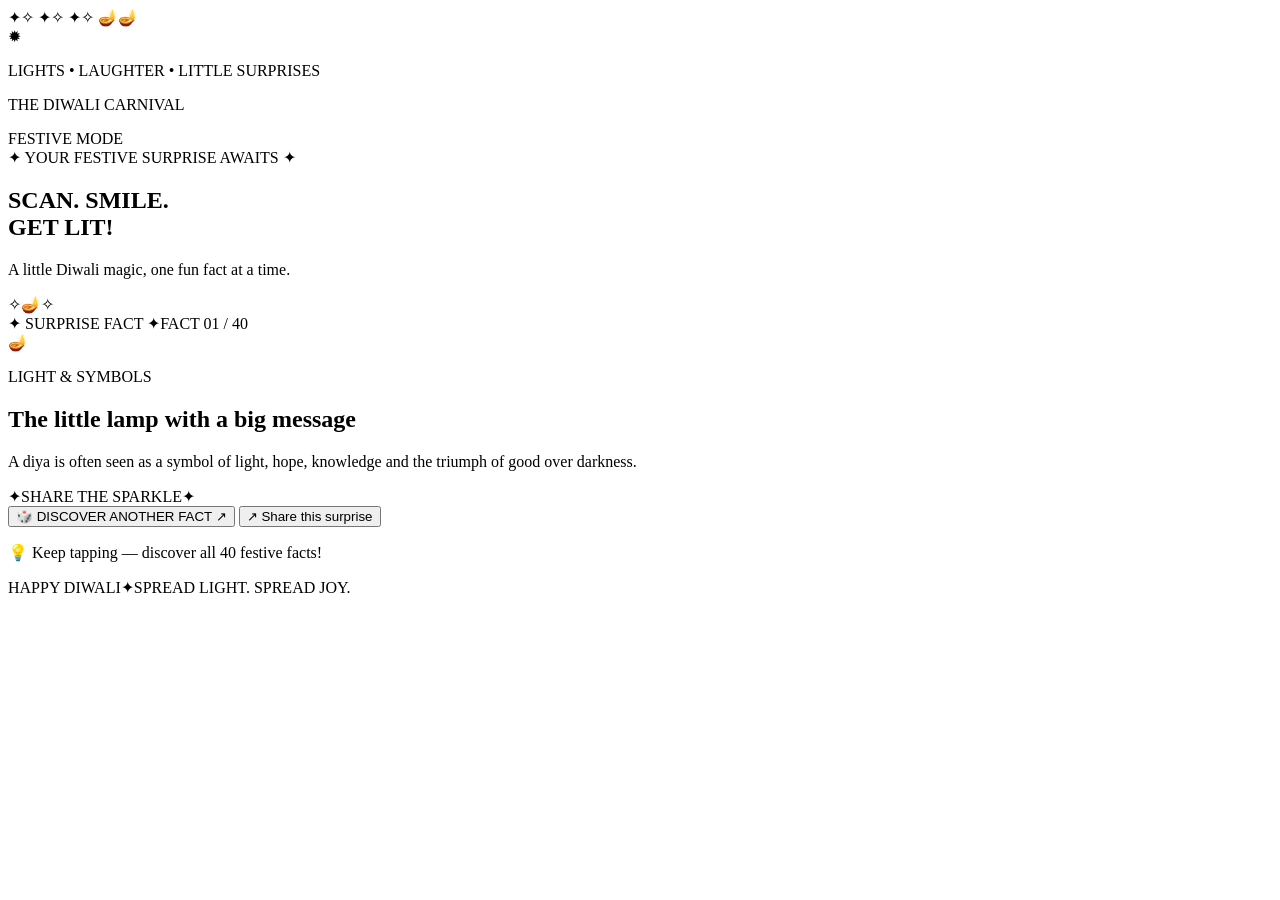
==== index.html @ 3bfd4f2c "Create index.html" ====
<!doctype html>
<html lang="en">
<head>
  <meta charset="utf-8">
  <meta name="viewport" content="width=device-width, initial-scale=1">
  <meta name="theme-color" content="#160b35">
  <meta name="description" content="Scan into the Diwali Carnival and discover a fun festival fact!">
  <title>Diwali Carnival — Surprise Fact!</title>
  <link rel="stylesheet" href="styles.css">
</head>
<body>
  <div class="sky" aria-hidden="true">
    <span class="spark spark-1">✦</span><span class="spark spark-2">✧</span>
    <span class="spark spark-3">✦</span><span class="spark spark-4">✧</span>
    <span class="spark spark-5">✦</span><span class="spark spark-6">✧</span>
    <span class="floating-diya diya-left">🪔</span><span class="floating-diya diya-right">🪔</span>
  </div>
  <main class="page">
    <header class="topline">
      <div class="brand-mark" aria-hidden="true">✹</div>
      <div><p class="eyebrow">LIGHTS • LAUGHTER • LITTLE SURPRISES</p><p class="brand">THE DIWALI <span>CARNIVAL</span></p></div>
      <div class="live-pill"><span></span> FESTIVE MODE</div>
    </header>

    <section class="hero">
      <div class="hero-kicker"><span>✦</span> YOUR FESTIVE SURPRISE AWAITS <span>✦</span></div>
      <h1>SCAN. <span>SMILE.</span><br>GET LIT!</h1>
      <p class="hero-copy">A little Diwali magic, one fun fact at a time.</p>
      <div class="festive-rule"><span>✧</span><i></i><span>🪔</span><i></i><span>✧</span></div>
    </section>

    <section class="fact-card" aria-live="polite">
      <div class="card-top"><span class="stamp">✦ SURPRISE FACT ✦</span><span class="fact-count" id="fact-count">FACT 01 / 40</span></div>
      <div class="fact-icon" id="fact-icon" aria-hidden="true">🪔</div>
      <p class="fact-category" id="fact-category">LIGHT UP YOUR KNOWLEDGE</p>
      <h2 id="fact-title">Let the fun begin!</h2>
      <p class="fact-text" id="fact-text">Your first Diwali surprise is ready.</p>
      <div class="card-bottom"><span>✦</span><span>SHARE THE SPARKLE</span><span>✦</span></div>
    </section>

    <div class="actions">
      <button class="surprise-button" id="next-fact" type="button"><span>🎲</span> DISCOVER ANOTHER FACT <span class="button-arrow">↗</span></button>
      <button class="share-button" id="share-fact" type="button">↗ Share this surprise</button>
    </div>
    <p class="hint"><span>💡</span> Keep tapping — discover all 40 festive facts!</p>

    <footer><span>HAPPY DIWALI</span><span class="footer-star">✦</span><span>SPREAD LIGHT. SPREAD JOY.</span></footer>
  </main>
  <div class="confetti-layer" id="confetti-layer" aria-hidden="true"></div>
  <script src="app.js"></script>
</body>
</html>
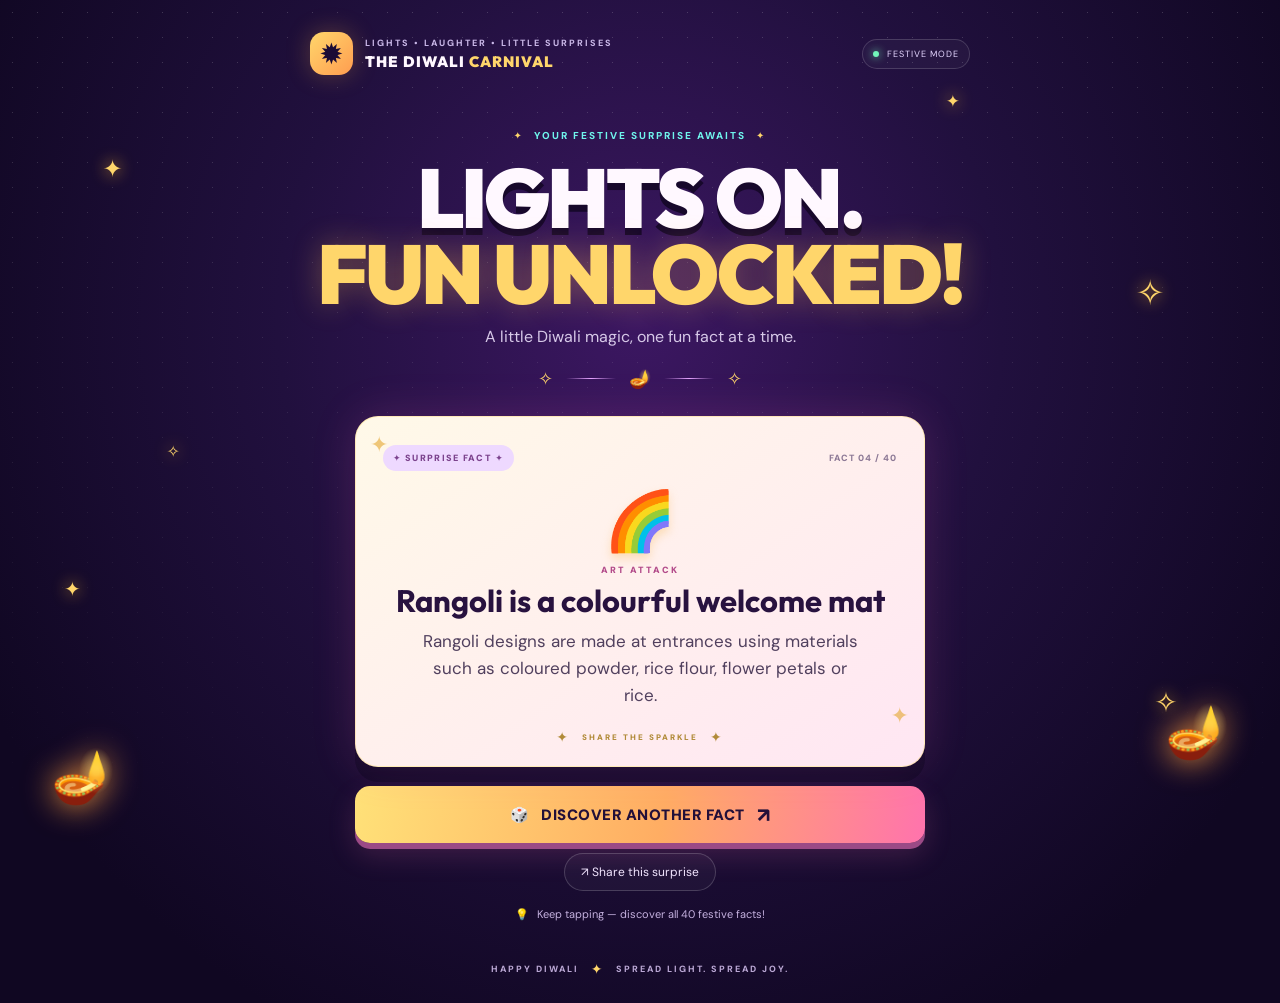
==== commit 515ca7ce: "Update hero section heading for festive theme" ====
--- a/index.html
+++ b/index.html
@@ -24,7 +24,7 @@
 
     <section class="hero">
       <div class="hero-kicker"><span>✦</span> YOUR FESTIVE SURPRISE AWAITS <span>✦</span></div>
-      <h1>SCAN. <span>SMILE.</span><br>GET LIT!</h1>
+      <h1>LIGHTS ON.<br><span>FUN UNLOCKED!</span></h1>
       <p class="hero-copy">A little Diwali magic, one fun fact at a time.</p>
       <div class="festive-rule"><span>✧</span><i></i><span>🪔</span><i></i><span>✧</span></div>
     </section>
--- a/styles.css
+++ b/styles.css
@@ -0,0 +1,52 @@
+@import url('https://fonts.googleapis.com/css2?family=DM+Sans:wght@400;500;600;700;800&family=Outfit:wght@400;500;600;700;800;900&display=swap');
+:root{--night:#120827;--purple:#241044;--pink:#ff4fa3;--gold:#ffd66b;--cyan:#6ff5ec;--white:#fff8ff}
+*{box-sizing:border-box}
+html{min-height:100%;background:var(--night)}
+body{margin:0;min-height:100vh;color:var(--white);font-family:'DM Sans',system-ui,sans-serif;background:radial-gradient(ellipse at 50% 32%,#3c1762 0%,#21103e 40%,#100722 82%);overflow-x:hidden}
+body:before{content:"";position:fixed;inset:0;pointer-events:none;opacity:.18;background-image:radial-gradient(#fff 0.7px,transparent .7px);background-size:25px 25px;mask-image:linear-gradient(to bottom,black,transparent 95%)}
+.sky{position:fixed;inset:0;overflow:hidden;pointer-events:none}
+.spark{position:absolute;color:var(--gold);text-shadow:0 0 16px #ffb82e;animation:twinkle 2.8s ease-in-out infinite}
+.spark-1{top:17%;left:8%;font-size:24px}.spark-2{top:30%;right:9%;font-size:35px;animation-delay:.7s}.spark-3{top:64%;left:5%;font-size:20px;animation-delay:1.1s}.spark-4{top:76%;right:8%;font-size:28px;animation-delay:.4s}.spark-5{top:10%;right:25%;font-size:17px;animation-delay:1.4s}.spark-6{top:49%;left:13%;font-size:16px;animation-delay:.9s}
+.floating-diya{position:absolute;font-size:clamp(28px,4vw,52px);filter:drop-shadow(0 0 16px #ff9d3d);animation:float 4s ease-in-out infinite}.diya-left{left:4%;bottom:10%}.diya-right{right:4%;bottom:15%;animation-delay:1.5s}
+.page{position:relative;width:min(100% - 32px,780px);min-height:100svh;margin:0 auto;padding:24px 0 20px;display:flex;flex-direction:column;align-items:center}
+.topline{display:flex;align-items:center;gap:12px;width:100%;max-width:660px}
+.brand-mark{display:grid;place-items:center;width:43px;height:43px;border-radius:14px;color:#1b0b35;background:linear-gradient(135deg,var(--gold),#ff9d50);font-size:29px;box-shadow:0 0 24px #ffb43e44}
+.eyebrow{font-size:9px;letter-spacing:2px;color:#c9b7e7;margin:0 0 3px;font-weight:800}
+.brand{font-family:Outfit,sans-serif;font-weight:900;letter-spacing:1px;font-size:15px;margin:0}.brand span{color:var(--gold)}
+.live-pill{margin-left:auto;white-space:nowrap;border:1px solid #ffffff28;border-radius:30px;padding:8px 10px;font-size:9px;letter-spacing:1px;color:#e4d6ff;background:#ffffff08}
+.live-pill span{display:inline-block;width:6px;height:6px;background:#72f6ba;border-radius:50%;margin-right:5px;box-shadow:0 0 9px #72f6ba}
+.hero{text-align:center;padding:clamp(26px,5vh,48px) 0 18px}
+.hero-kicker{font-size:10px;font-weight:800;letter-spacing:2px;color:var(--cyan);display:flex;align-items:center;justify-content:center;gap:10px}
+.hero-kicker span{color:var(--gold)}
+h1{font-family:Outfit,sans-serif;font-size:clamp(48px,10vw,83px);line-height:.92;letter-spacing:-3px;margin:18px 0 13px;font-weight:900;text-shadow:0 7px 0 #17082b}
+h1 span{color:var(--gold);text-shadow:0 0 30px #ffbc5155}
+.hero-copy{margin:0;color:#d7c9e8;font-size:clamp(13px,2vw,16px)}
+.festive-rule{display:flex;align-items:center;justify-content:center;gap:13px;margin:20px auto 0;color:var(--gold);font-size:18px}.festive-rule i{height:1px;width:50px;background:linear-gradient(90deg,transparent,#e6a6ff,transparent)}
+.fact-card{width:min(100%,570px);position:relative;padding:23px 27px 17px;text-align:center;border:1px solid #ffdf7d7a;border-radius:23px;background:linear-gradient(145deg,#fff9e8 0%,#ffe6f3 100%);color:#25123f;box-shadow:0 15px 0 #09031855,0 0 45px #ff69c32a;overflow:hidden;animation:card-in .65s cubic-bezier(.2,.8,.2,1) both}
+.fact-card:before,.fact-card:after{content:"✦";position:absolute;color:#e4a62d;font-size:22px;opacity:.6}.fact-card:before{top:13px;left:14px}.fact-card:after{bottom:36px;right:15px}
+.card-top{display:flex;align-items:center;justify-content:space-between;gap:8px}
+.stamp{font-size:9px;font-weight:900;letter-spacing:1.3px;color:#7c438d;background:#eed9ff;border-radius:20px;padding:7px 10px}
+.fact-count{font-size:9px;font-weight:800;letter-spacing:1px;color:#8c7895}
+.fact-icon{font-size:clamp(40px,7vw,58px);margin:12px 0 5px;filter:drop-shadow(0 5px 5px #f5b34b55);animation:bob 3s ease-in-out infinite}
+.fact-category{font-size:9px;letter-spacing:2px;color:#b34b8a;font-weight:900;margin:0 0 8px}
+.fact-card h2{font-family:Outfit,sans-serif;font-size:clamp(23px,4.5vw,31px);line-height:1.1;margin:0 auto 10px;color:#28123f}
+.fact-text{font-size:clamp(14px,2.5vw,17px);line-height:1.6;color:#51405e;max-width:445px;margin:0 auto;min-height:54px}
+.card-bottom{display:flex;align-items:center;justify-content:center;gap:12px;margin-top:18px;font-size:8px;letter-spacing:2px;font-weight:900;color:#b18b39}.card-bottom span:first-child,.card-bottom span:last-child{font-size:14px}
+.actions{width:min(100%,570px);display:grid;gap:10px;margin-top:20px}
+button{font:inherit;cursor:pointer;touch-action:manipulation}
+.surprise-button{width:100%;min-height:57px;border:0;border-radius:15px;color:#231039;background:linear-gradient(100deg,#ffe178,#ffad63 54%,#ff73ad);font-weight:900;letter-spacing:.5px;font-size:clamp(12px,2.5vw,15px);box-shadow:0 6px 0 #9b4a86,0 12px 28px #ff72b52c;transition:transform .15s,filter .15s;display:flex;align-items:center;justify-content:center;gap:12px}
+.surprise-button:hover{filter:brightness(1.08);transform:translateY(-2px)}.surprise-button:active{transform:translateY(3px);box-shadow:0 2px 0 #9b4a86}
+.button-arrow{font-size:20px}
+.share-button{justify-self:center;border:1px solid #ffffff2e;color:#f2e6ff;background:#ffffff08;border-radius:30px;padding:10px 16px;font-size:12px}
+.share-button:hover{background:#ffffff15}
+.hint{font-size:11px;color:#c5b1df;margin:16px 0 24px;text-align:center}.hint span{margin-right:5px}
+footer{margin-top:auto;width:100%;display:flex;justify-content:center;align-items:center;gap:12px;color:#bba8d5;font-size:9px;letter-spacing:2px;font-weight:800;padding-top:15px}footer .footer-star{color:var(--gold);font-size:14px}
+.confetti-layer{position:fixed;inset:0;pointer-events:none;overflow:hidden;z-index:10}.confetti{position:absolute;top:-15px;width:8px;height:13px;border-radius:2px;animation:fall 1.5s ease-in forwards}
+@keyframes twinkle{0%,100%{opacity:.35;transform:scale(.8) rotate(0)}50%{opacity:1;transform:scale(1.15) rotate(25deg)}}
+@keyframes float{0%,100%{transform:translateY(0) rotate(-4deg)}50%{transform:translateY(-12px) rotate(5deg)}}
+@keyframes bob{0%,100%{transform:translateY(0) rotate(-2deg)}50%{transform:translateY(-5px) rotate(2deg)}}
+@keyframes card-in{from{opacity:0;transform:translateY(12px) scale(.98)}to{opacity:1;transform:translateY(0) scale(1)}}
+@keyframes fall{to{transform:translate3d(var(--drift),105vh,0) rotate(720deg);opacity:.2}}
+@media(min-height:850px){.page{padding-top:32px;padding-bottom:25px}.hero{padding-top:6vh;padding-bottom:25px}.fact-card{padding-top:28px;padding-bottom:20px}}
+@media(max-width:420px){.page{width:calc(100% - 24px);padding-top:16px}.brand-mark{width:36px;height:36px}.eyebrow{font-size:8px;letter-spacing:1.2px}.brand{font-size:13px}.live-pill{font-size:8px;padding:7px}.hero{padding-top:28px}.hero-kicker{font-size:8px;letter-spacing:1.3px;gap:6px}.fact-card{padding:18px 17px 15px;border-radius:19px}.fact-text{min-height:70px}.stamp{font-size:8px;padding:6px 8px}.fact-count{font-size:8px}.diya-left{left:1%;bottom:5%}.diya-right{right:1%;bottom:7%}footer{font-size:8px;letter-spacing:1.4px}}
+@media(prefers-reduced-motion:reduce){*,*:before,*:after{animation-duration:.01ms!important;animation-iteration-count:1!important;scroll-behavior:auto!important;transition:none!important}}
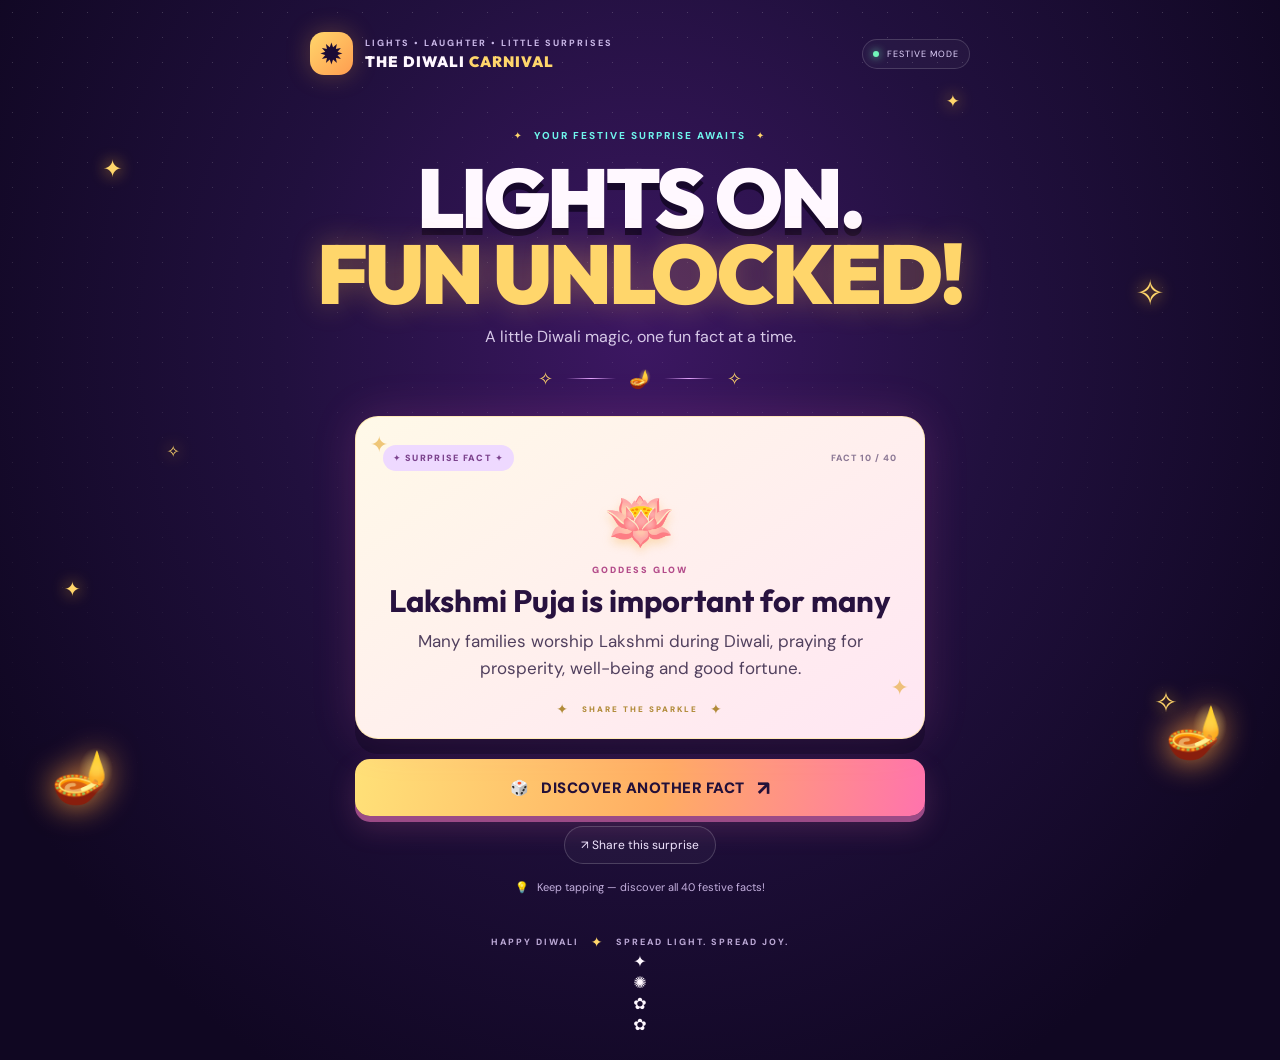
==== commit 8b7d92ce: "Update index.html" ====
--- a/index.html
+++ b/index.html
@@ -45,6 +45,47 @@
     <p class="hint"><span>💡</span> Keep tapping — discover all 40 festive facts!</p>
 
     <footer><span>HAPPY DIWALI</span><span class="footer-star">✦</span><span>SPREAD LIGHT. SPREAD JOY.</span></footer>
+    <div class="dancing-dolls" aria-label="Dancing traditional Thanjavur dolls">
+  <div class="doll doll-left">
+    <div class="doll-head">
+      <div class="hair"></div>
+      <div class="face">
+        <span class="eye eye-left"></span>
+        <span class="eye eye-right"></span>
+        <span class="bindi"></span>
+        <span class="smile"></span>
+      </div>
+      <div class="crown">✦</div>
+    </div>
+    <div class="neck"></div>
+    <div class="doll-body">
+      <div class="ornament">✺</div>
+    </div>
+    <div class="doll-base"></div>
+    <div class="arm arm-left"></div>
+    <div class="arm arm-right"></div>
+  </div>
+
+  <div class="doll doll-right">
+    <div class="doll-head">
+      <div class="hair"></div>
+      <div class="face">
+        <span class="eye eye-left"></span>
+        <span class="eye eye-right"></span>
+        <span class="bindi"></span>
+        <span class="smile"></span>
+      </div>
+      <div class="crown">✿</div>
+    </div>
+    <div class="neck"></div>
+    <div class="doll-body">
+      <div class="ornament">✿</div>
+    </div>
+    <div class="doll-base"></div>
+    <div class="arm arm-left"></div>
+    <div class="arm arm-right"></div>
+  </div>
+</div>
   </main>
   <div class="confetti-layer" id="confetti-layer" aria-hidden="true"></div>
   <script src="app.js"></script>
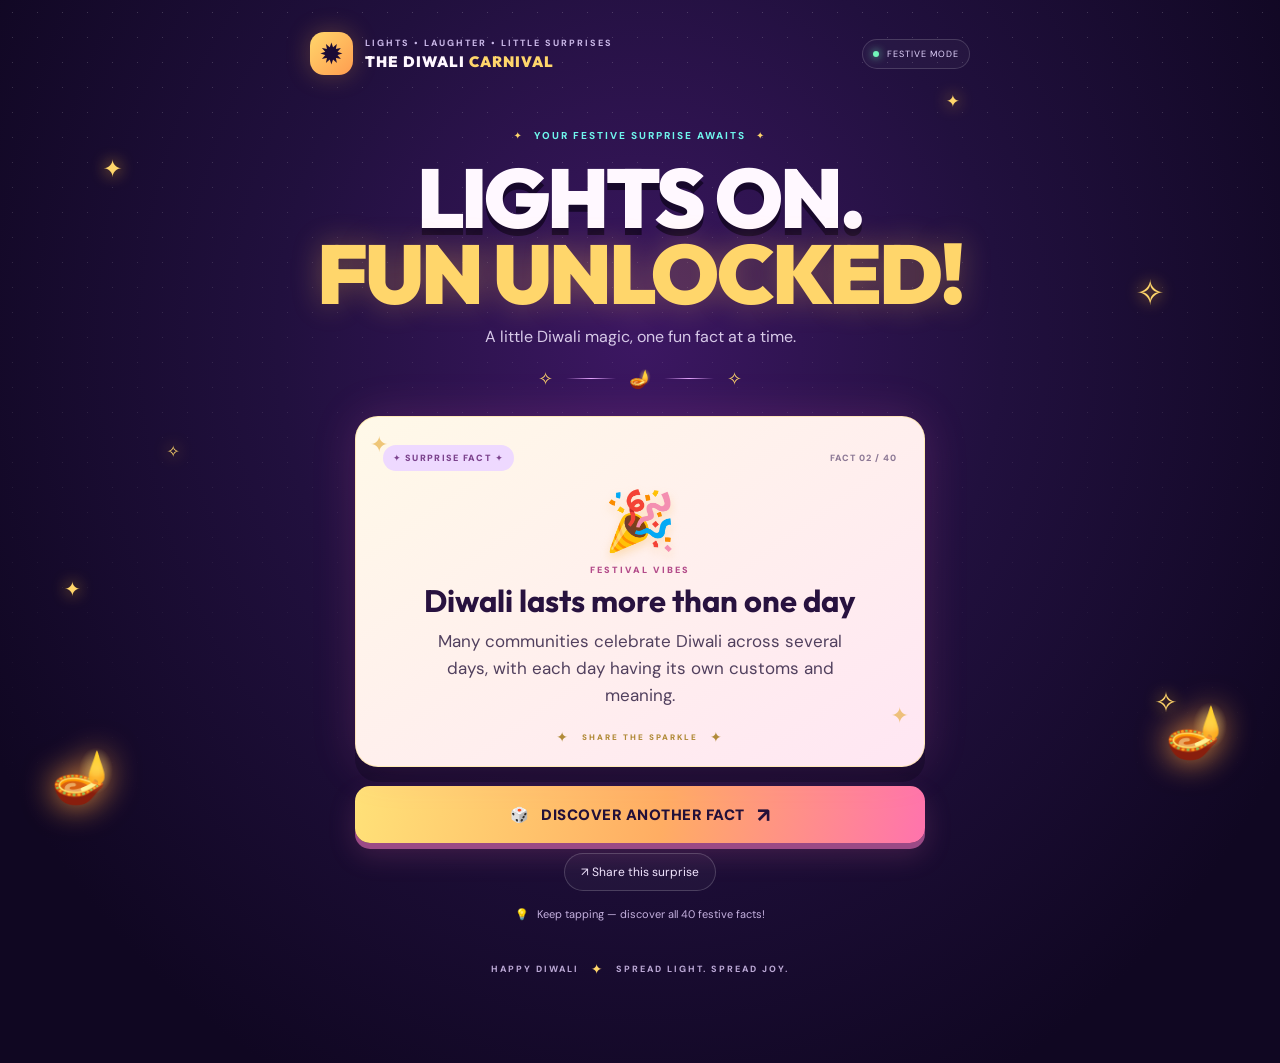
==== commit 77d7b983: "Refactor dancing dolls section in index.html Removed traditional doll elements from the HTML structu" ====
--- a/index.html
+++ b/index.html
@@ -45,47 +45,9 @@
     <p class="hint"><span>💡</span> Keep tapping — discover all 40 festive facts!</p>
 
     <footer><span>HAPPY DIWALI</span><span class="footer-star">✦</span><span>SPREAD LIGHT. SPREAD JOY.</span></footer>
-    <div class="dancing-dolls" aria-label="Dancing traditional Thanjavur dolls">
-  <div class="doll doll-left">
-    <div class="doll-head">
-      <div class="hair"></div>
-      <div class="face">
-        <span class="eye eye-left"></span>
-        <span class="eye eye-right"></span>
-        <span class="bindi"></span>
-        <span class="smile"></span>
-      </div>
-      <div class="crown">✦</div>
+    <div class="doll-party" aria-hidden="true">
+      <div class="dancing-dolls" id="doll-party"></div>
     </div>
-    <div class="neck"></div>
-    <div class="doll-body">
-      <div class="ornament">✺</div>
-    </div>
-    <div class="doll-base"></div>
-    <div class="arm arm-left"></div>
-    <div class="arm arm-right"></div>
-  </div>
-
-  <div class="doll doll-right">
-    <div class="doll-head">
-      <div class="hair"></div>
-      <div class="face">
-        <span class="eye eye-left"></span>
-        <span class="eye eye-right"></span>
-        <span class="bindi"></span>
-        <span class="smile"></span>
-      </div>
-      <div class="crown">✿</div>
-    </div>
-    <div class="neck"></div>
-    <div class="doll-body">
-      <div class="ornament">✿</div>
-    </div>
-    <div class="doll-base"></div>
-    <div class="arm arm-left"></div>
-    <div class="arm arm-right"></div>
-  </div>
-</div>
   </main>
   <div class="confetti-layer" id="confetti-layer" aria-hidden="true"></div>
   <script src="app.js"></script>
--- a/styles.css
+++ b/styles.css
@@ -50,3 +50,192 @@
 @media(min-height:850px){.page{padding-top:32px;padding-bottom:25px}.hero{padding-top:6vh;padding-bottom:25px}.fact-card{padding-top:28px;padding-bottom:20px}}
 @media(max-width:420px){.page{width:calc(100% - 24px);padding-top:16px}.brand-mark{width:36px;height:36px}.eyebrow{font-size:8px;letter-spacing:1.2px}.brand{font-size:13px}.live-pill{font-size:8px;padding:7px}.hero{padding-top:28px}.hero-kicker{font-size:8px;letter-spacing:1.3px;gap:6px}.fact-card{padding:18px 17px 15px;border-radius:19px}.fact-text{min-height:70px}.stamp{font-size:8px;padding:6px 8px}.fact-count{font-size:8px}.diya-left{left:1%;bottom:5%}.diya-right{right:1%;bottom:7%}footer{font-size:8px;letter-spacing:1.4px}}
 @media(prefers-reduced-motion:reduce){*,*:before,*:after{animation-duration:.01ms!important;animation-iteration-count:1!important;scroll-behavior:auto!important;transition:none!important}}
+/* Traditional Thalaiyatti Bommai dancing pair */
+.dancing-dolls {
+  display: flex;
+  justify-content: center;
+  align-items: flex-end;
+  gap: 36px;
+  padding: 25px 10px 35px;
+  overflow: hidden;
+}
+
+.doll {
+  position: relative;
+  width: 100px;
+  height: 165px;
+  transform-origin: bottom center;
+  animation: dollDance 1.2s ease-in-out infinite alternate;
+}
+
+.doll-right {
+  animation-delay: -.6s;
+}
+
+.doll-head {
+  position: absolute;
+  z-index: 3;
+  width: 68px;
+  height: 68px;
+  left: 16px;
+  top: 0;
+  border: 3px solid #9d542e;
+  border-radius: 46% 46% 44% 44%;
+  background: #f4b67e;
+  transform-origin: center bottom;
+  animation: headBob .65s ease-in-out infinite alternate;
+}
+
+.doll-right .doll-head {
+  animation-delay: -.3s;
+  background: #eeb07b;
+}
+
+.hair {
+  position: absolute;
+  left: -3px;
+  top: -5px;
+  width: 68px;
+  height: 24px;
+  border-radius: 50% 50% 25% 25%;
+  background: #25132b;
+}
+
+.face {
+  position: absolute;
+  inset: 17px 7px 5px;
+  border-radius: 40%;
+  background: #f7c18b;
+}
+
+.eye {
+  position: absolute;
+  top: 9px;
+  width: 5px;
+  height: 7px;
+  border-radius: 50%;
+  background: #29152d;
+}
+
+.eye-left { left: 10px; }
+.eye-right { right: 10px; }
+
+.bindi {
+  position: absolute;
+  top: 2px;
+  left: 50%;
+  width: 5px;
+  height: 5px;
+  border-radius: 50%;
+  background: #e52e51;
+  transform: translateX(-50%);
+}
+
+.smile {
+  position: absolute;
+  left: 50%;
+  bottom: 4px;
+  width: 17px;
+  height: 8px;
+  border-bottom: 3px solid #a62e37;
+  border-radius: 50%;
+  transform: translateX(-50%);
+}
+
+.crown {
+  position: absolute;
+  z-index: 2;
+  top: -15px;
+  left: 23px;
+  color: #ffd75f;
+  font-size: 27px;
+  text-shadow: 0 0 5px #ff9e43;
+}
+
+.neck {
+  position: absolute;
+  top: 62px;
+  left: 42px;
+  width: 16px;
+  height: 15px;
+  background: #d9945e;
+}
+
+.doll-body {
+  position: absolute;
+  top: 70px;
+  left: 18px;
+  width: 64px;
+  height: 62px;
+  border: 3px solid #b77a29;
+  border-radius: 15px 15px 28px 28px;
+  background: linear-gradient(90deg, #b82040, #f04f54, #b82040);
+  display: grid;
+  place-items: center;
+}
+
+.doll-right .doll-body {
+  background: linear-gradient(90deg, #087e68, #24b58b, #087e68);
+}
+
+.ornament {
+  color: #ffdf79;
+  font-size: 25px;
+}
+
+.doll-base {
+  position: absolute;
+  bottom: 0;
+  left: 10px;
+  width: 80px;
+  height: 35px;
+  border: 3px solid #b77a29;
+  border-radius: 50% 50% 15px 15px;
+  background: linear-gradient(#ffd56a, #e89132);
+}
+
+.arm {
+  position: absolute;
+  z-index: 1;
+  top: 76px;
+  width: 34px;
+  height: 10px;
+  border-radius: 10px;
+  background: #f4b67e;
+  border: 2px solid #b77a29;
+  transform-origin: 5px center;
+}
+
+.arm-left {
+  left: -4px;
+  transform: rotate(-45deg);
+  animation: armWave .55s ease-in-out infinite alternate;
+}
+
+.arm-right {
+  right: -4px;
+  transform-origin: 29px center;
+  transform: rotate(45deg);
+  animation: armWave .55s ease-in-out infinite alternate-reverse;
+}
+
+@keyframes dollDance {
+  from { transform: rotate(-8deg) translateY(0); }
+  to { transform: rotate(8deg) translateY(-9px); }
+}
+
+@keyframes headBob {
+  from { transform: rotate(-12deg); }
+  to { transform: rotate(12deg); }
+}
+
+@keyframes armWave {
+  from { rotate: -15deg; }
+  to { rotate: 25deg; }
+}
+
+@media (prefers-reduced-motion: reduce) {
+  .doll, .doll-head, .arm {
+    animation: none;
+  }
+}
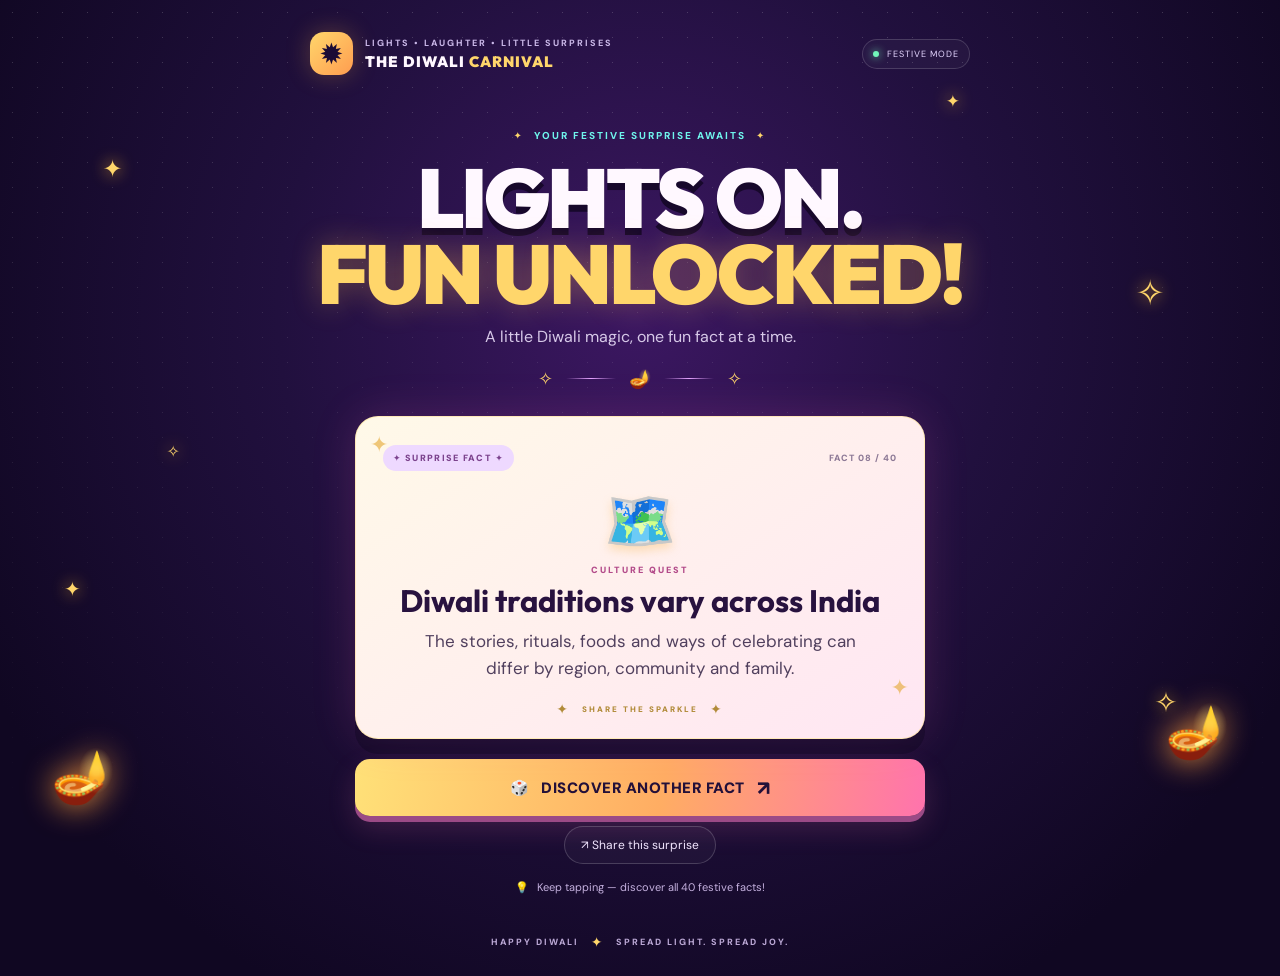
==== commit 3fc9921a: "Update index.html" ====
--- a/index.html
+++ b/index.html
@@ -15,6 +15,7 @@
     <span class="spark spark-5">✦</span><span class="spark spark-6">✧</span>
     <span class="floating-diya diya-left">🪔</span><span class="floating-diya diya-right">🪔</span>
   </div>
+
   <main class="page">
     <header class="topline">
       <div class="brand-mark" aria-hidden="true">✹</div>
@@ -45,10 +46,30 @@
     <p class="hint"><span>💡</span> Keep tapping — discover all 40 festive facts!</p>
 
     <footer><span>HAPPY DIWALI</span><span class="footer-star">✦</span><span>SPREAD LIGHT. SPREAD JOY.</span></footer>
-    <div class="doll-party" aria-hidden="true">
-      <div class="dancing-dolls" id="doll-party"></div>
+  </main>
+
+  <!-- The invisible template is cloned by app.js into scattered dancing dolls. -->
+  <template id="doll-template">
+    <div class="doll doll-left">
+      <div class="doll-head">
+        <div class="hair"></div>
+        <div class="face">
+          <span class="eye eye-left"></span>
+          <span class="eye eye-right"></span>
+          <span class="bindi"></span>
+          <span class="smile"></span>
+        </div>
+        <div class="crown">✦</div>
+      </div>
+      <div class="neck"></div>
+      <div class="doll-body"><div class="ornament">✺</div></div>
+      <div class="doll-base"></div>
+      <div class="arm arm-left"></div>
+      <div class="arm arm-right"></div>
     </div>
-  </main>
+  </template>
+
+  <div class="doll-party" id="doll-party" aria-hidden="true"></div>
   <div class="confetti-layer" id="confetti-layer" aria-hidden="true"></div>
   <script src="app.js"></script>
 </body>
--- a/styles.css
+++ b/styles.css
@@ -52,12 +52,7 @@
 @media(prefers-reduced-motion:reduce){*,*:before,*:after{animation-duration:.01ms!important;animation-iteration-count:1!important;scroll-behavior:auto!important;transition:none!important}}
 /* Traditional Thalaiyatti Bommai dancing pair */
 .dancing-dolls {
-  display: flex;
-  justify-content: center;
-  align-items: flex-end;
-  gap: 36px;
-  padding: 25px 10px 35px;
-  overflow: hidden;
+  display: none;
 }
 
 .doll {
@@ -239,3 +234,43 @@
     animation: none;
   }
 }
+/* Festive dolls scattered across the screen */
+.doll-party {
+  position: fixed;
+  inset: 0;
+  overflow: hidden;
+  pointer-events: none;
+  z-index: 5;
+}
+
+.party-doll {
+  position: absolute;
+  width: 100px;
+  height: 165px;
+  transform-origin: center;
+  animation: dollFloat var(--duration, 2s) ease-in-out infinite alternate;
+  animation-delay: var(--delay, 0s);
+}
+
+.party-doll .doll {
+  display: block;
+  transform: scale(.75);
+  transform-origin: top left;
+}
+
+@keyframes dollFloat {
+  from { translate: 0 0; rotate: -8deg; }
+  to { translate: 0 -14px; rotate: 8deg; }
+}
+
+@media (max-width: 600px) {
+  .party-doll {
+    scale: .65;
+  }
+}
+
+@media (prefers-reduced-motion: reduce) {
+  .party-doll {
+    animation: none;
+  }
+}
